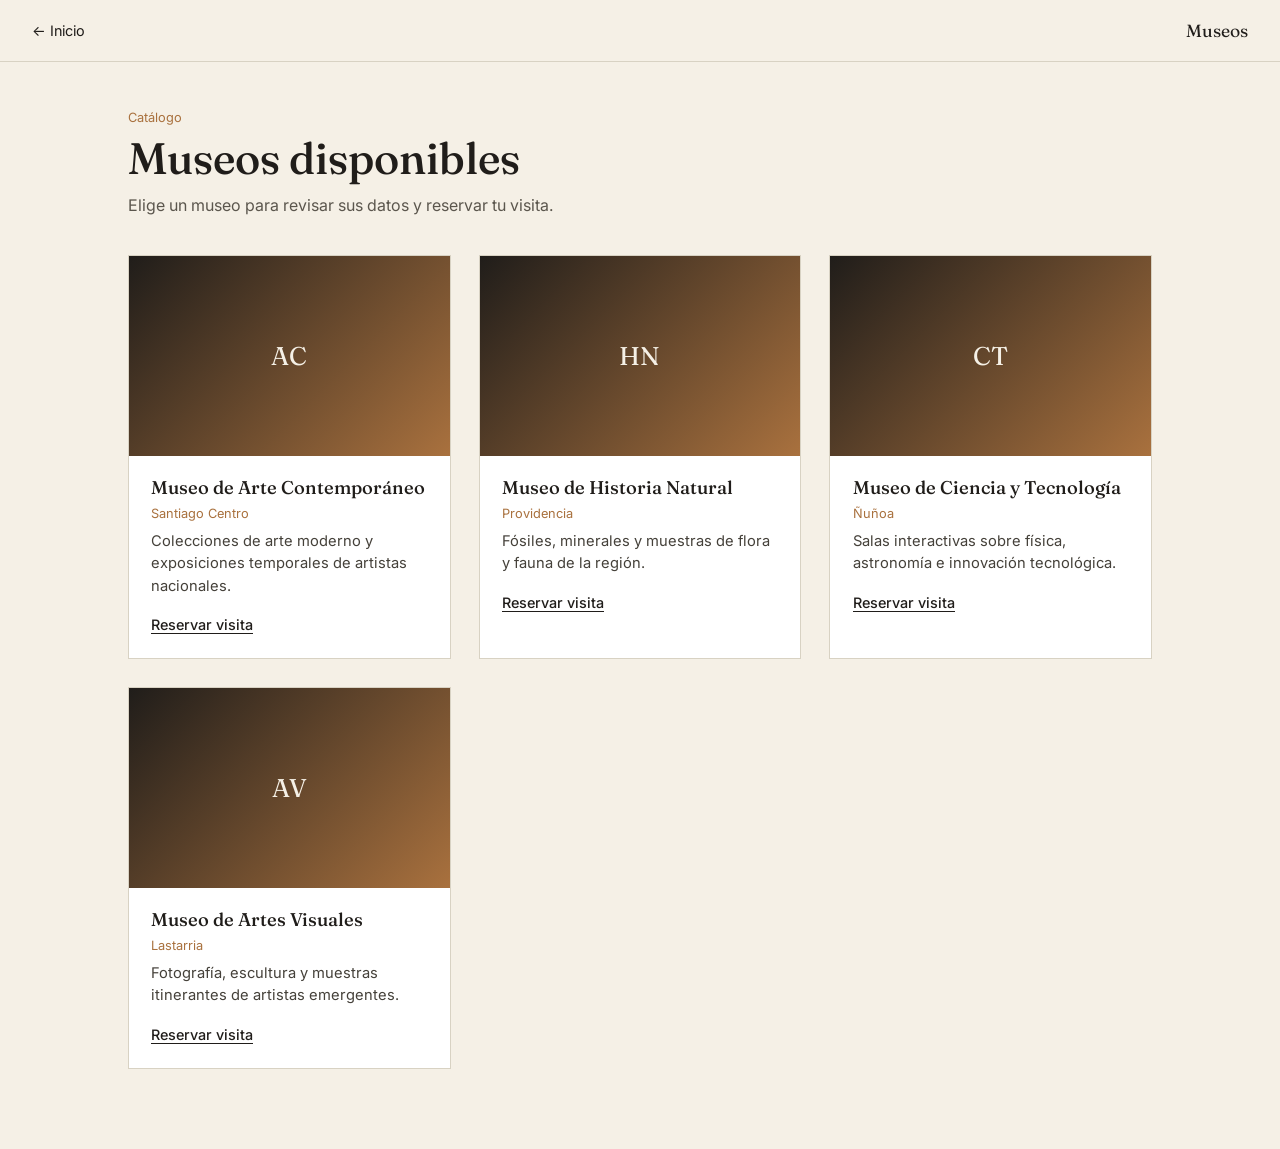
==== museos.html @ 8dee5cbe "Se agrega vista de museos" ====
<!DOCTYPE html>
<html lang="es">
<head>
  <meta charset="UTF-8">
  <meta name="viewport" content="width=device-width, initial-scale=1.0">
  <title>Sistema de Gestión de Museos · Museos</title>
  <link rel="preconnect" href="https://fonts.googleapis.com">
  <link rel="preconnect" href="https://fonts.gstatic.com" crossorigin>
  <link href="https://fonts.googleapis.com/css2?family=Fraunces:opsz,wght@9..144,300;9..144,500;9..144,600&family=Inter:wght@400;500;600&display=swap" rel="stylesheet">
  <link rel="stylesheet" href="css/style.css">
</head>
<body>

  <header class="topbar">
    <a class="topbar__back" href="index.html">&larr; Inicio</a>
    <span class="topbar__mark">Museos</span>
  </header>

  <main class="museums">
    <div class="museums__intro">
      <p class="museums__tag">Catálogo</p>
      <h1 class="museums__title">Museos disponibles</h1>
      <p class="museums__subtitle">Elige un museo para revisar sus datos y reservar tu visita.</p>
    </div>

    <ul class="museums__grid">

      <li class="museum-card">
        <div class="museum-card__cover" data-letter="AC"></div>
        <div class="museum-card__body">
          <h2 class="museum-card__name">Museo de Arte Contemporáneo</h2>
          <p class="museum-card__meta">Santiago Centro</p>
          <p class="museum-card__desc">Colecciones de arte moderno y exposiciones temporales de artistas nacionales.</p>
          <a class="museum-card__link" href="#">Reservar visita</a>
        </div>
      </li>

      <li class="museum-card">
        <div class="museum-card__cover" data-letter="HN"></div>
        <div class="museum-card__body">
          <h2 class="museum-card__name">Museo de Historia Natural</h2>
          <p class="museum-card__meta">Providencia</p>
          <p class="museum-card__desc">Fósiles, minerales y muestras de flora y fauna de la región.</p>
          <a class="museum-card__link" href="#">Reservar visita</a>
        </div>
      </li>

      <li class="museum-card">
        <div class="museum-card__cover" data-letter="CT"></div>
        <div class="museum-card__body">
          <h2 class="museum-card__name">Museo de Ciencia y Tecnología</h2>
          <p class="museum-card__meta">Ñuñoa</p>
          <p class="museum-card__desc">Salas interactivas sobre física, astronomía e innovación tecnológica.</p>
          <a class="museum-card__link" href="#">Reservar visita</a>
        </div>
      </li>

      <li class="museum-card">
        <div class="museum-card__cover" data-letter="AV"></div>
        <div class="museum-card__body">
          <h2 class="museum-card__name">Museo de Artes Visuales</h2>
          <p class="museum-card__meta">Lastarria</p>
          <p class="museum-card__desc">Fotografía, escultura y muestras itinerantes de artistas emergentes.</p>
          <a class="museum-card__link" href="#">Reservar visita</a>
        </div>
      </li>

    </ul>
  </main>

  <script src="js/main.js"></script>
</body>
</html>
---- css/style.css ----
/* ---------------------------------------------
   Variables
--------------------------------------------- */
:root {
  --ink: #201d1a;
  --paper: #f5f0e6;
  --bronze: #a9713e;
  --stone: #d8d2c3;
  --stone-dark: #b6ae9b;

  --font-display: "Fraunces", serif;
  --font-body: "Inter", sans-serif;
}

/* ---------------------------------------------
   Base
--------------------------------------------- */
* {
  box-sizing: border-box;
}

body {
  margin: 0;
  font-family: var(--font-body);
  color: var(--ink);
  background: var(--paper);
}

a {
  color: inherit;
}

/* ---------------------------------------------
   Layout
--------------------------------------------- */
.access {
  min-height: 100vh;
  display: grid;
  grid-template-columns: 1fr 1fr;
}

@media (max-width: 780px) {
  .access {
    grid-template-columns: 1fr;
  }
}

/* Left panel: intro */
.access__intro {
  background: var(--ink);
  color: var(--paper);
  padding: 4rem 3rem;
  display: flex;
  flex-direction: column;
  justify-content: center;
  gap: 1.25rem;
}

.access__tag {
  font-family: var(--font-body);
  font-size: 0.8rem;
  color: var(--bronze);
  margin: 0;
  letter-spacing: 0.02em;
}

.access__wordmark {
  font-family: var(--font-display);
  font-weight: 500;
  font-size: clamp(2.75rem, 6vw, 4.5rem);
  line-height: 1;
  margin: 0;
}

.access__wordmark-line {
  display: block;
  width: 3.5rem;
  height: 2px;
  margin-top: 1.25rem;
  background: var(--bronze);
}

.access__desc {
  max-width: 30ch;
  font-size: 1rem;
  line-height: 1.6;
  color: var(--stone);
}

/* Right panel: form */
.access__panel {
  display: flex;
  align-items: center;
  justify-content: center;
  padding: 3rem;
}

.access__panel-inner {
  width: 100%;
  max-width: 22rem;
}

.access__title {
  font-family: var(--font-display);
  font-weight: 500;
  font-size: 1.75rem;
  margin: 0 0 0.4rem;
}

.access__subtitle {
  margin: 0 0 2rem;
  color: #5b564d;
  font-size: 0.95rem;
}

/* ---------------------------------------------
   Form
--------------------------------------------- */
.form {
  display: flex;
  flex-direction: column;
  gap: 1.5rem;
}

.form__field {
  display: flex;
  flex-direction: column;
  gap: 0.4rem;
}

.form__field label {
  font-size: 0.9rem;
  font-weight: 500;
}

.form__field input {
  font-family: var(--font-body);
  font-size: 1rem;
  padding: 0.6rem 0.1rem;
  border: none;
  border-bottom: 1px solid var(--stone-dark);
  background: transparent;
  color: var(--ink);
}

.form__field input:focus {
  outline: none;
  border-bottom-color: var(--bronze);
}

.form__field input:focus-visible {
  outline: 2px solid var(--bronze);
  outline-offset: 2px;
}

.form__error {
  margin: 0;
  font-size: 0.85rem;
  color: #a33b2e;
}

.form__submit {
  margin-top: 0.5rem;
  padding: 0.8rem 1.2rem;
  border: none;
  background: var(--ink);
  color: var(--paper);
  font-family: var(--font-body);
  font-weight: 500;
  font-size: 0.95rem;
  cursor: pointer;
}

.form__submit:hover {
  background: var(--bronze);
}

.form__submit:focus-visible {
  outline: 2px solid var(--bronze);
  outline-offset: 2px;
}

@media (prefers-reduced-motion: no-preference) {
  .form__submit {
    transition: background 0.15s ease;
  }
}

/* ---------------------------------------------
   Topbar
--------------------------------------------- */
.topbar {
  display: flex;
  align-items: center;
  justify-content: space-between;
  padding: 1.25rem 2rem;
  border-bottom: 1px solid var(--stone);
}

.topbar__back {
  font-size: 0.9rem;
  text-decoration: none;
  color: var(--ink);
}

.topbar__back:hover {
  color: var(--bronze);
}

.topbar__mark {
  font-family: var(--font-display);
  font-size: 1.1rem;
}

/* ---------------------------------------------
   Museos — listado
--------------------------------------------- */
.museums {
  max-width: 68rem;
  margin: 0 auto;
  padding: 3rem 2rem 5rem;
}

.museums__intro {
  max-width: 34rem;
  margin-bottom: 2.5rem;
}

.museums__tag {
  margin: 0 0 0.4rem;
  font-size: 0.8rem;
  color: var(--bronze);
}

.museums__title {
  font-family: var(--font-display);
  font-weight: 500;
  font-size: clamp(2rem, 4vw, 2.75rem);
  margin: 0 0 0.6rem;
}

.museums__subtitle {
  margin: 0;
  color: #5b564d;
}

.museums__grid {
  list-style: none;
  margin: 0;
  padding: 0;
  display: grid;
  grid-template-columns: repeat(auto-fit, minmax(15.5rem, 1fr));
  gap: 1.75rem;
}

.museum-card {
  display: flex;
  flex-direction: column;
  background: #fff;
  border: 1px solid var(--stone);
}

.museum-card__cover {
  aspect-ratio: 16 / 10;
  background: linear-gradient(135deg, var(--ink), var(--bronze));
  display: flex;
  align-items: center;
  justify-content: center;
  color: var(--paper);
  font-family: var(--font-display);
  font-size: 1.6rem;
}

.museum-card__cover::before {
  content: attr(data-letter);
}

.museum-card__body {
  padding: 1.25rem 1.4rem 1.5rem;
  display: flex;
  flex-direction: column;
  gap: 0.4rem;
}

.museum-card__name {
  font-family: var(--font-display);
  font-weight: 500;
  font-size: 1.15rem;
  margin: 0;
}

.museum-card__meta {
  margin: 0;
  font-size: 0.8rem;
  color: var(--bronze);
}

.museum-card__desc {
  margin: 0.2rem 0 0.8rem;
  font-size: 0.92rem;
  line-height: 1.5;
  color: #45413a;
}

.museum-card__link {
  align-self: flex-start;
  font-size: 0.9rem;
  font-weight: 500;
  color: var(--ink);
  text-decoration: none;
  border-bottom: 1px solid var(--ink);
}

.museum-card__link:hover {
  color: var(--bronze);
  border-bottom-color: var(--bronze);
}
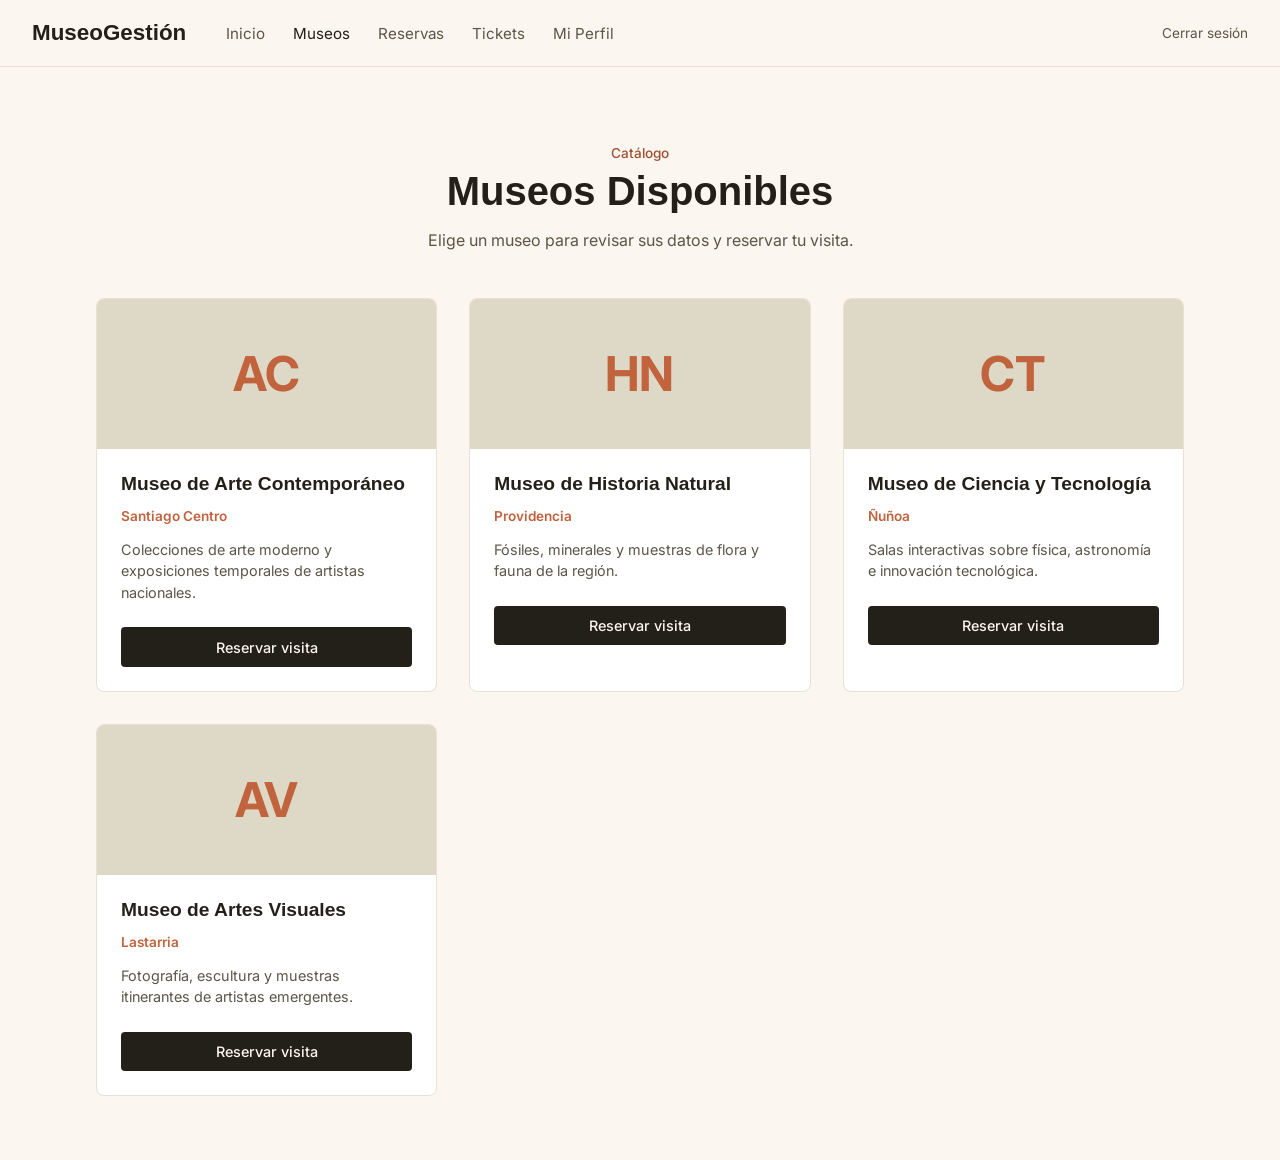
==== commit d879226c: "arreglo error de subida de archivos de commit anterior y finalizacion de la interfaz web" ====
--- a/museos.html
+++ b/museos.html
@@ -1,70 +1,90 @@
-<!DOCTYPE html>
+﻿<!DOCTYPE html>
 <html lang="es">
 <head>
   <meta charset="UTF-8">
   <meta name="viewport" content="width=device-width, initial-scale=1.0">
-  <title>Sistema de Gestión de Museos · Museos</title>
+  <title>MuseoGestión · Museos</title>
   <link rel="preconnect" href="https://fonts.googleapis.com">
   <link rel="preconnect" href="https://fonts.gstatic.com" crossorigin>
   <link href="https://fonts.googleapis.com/css2?family=Fraunces:opsz,wght@9..144,300;9..144,500;9..144,600&family=Inter:wght@400;500;600&display=swap" rel="stylesheet">
   <link rel="stylesheet" href="css/style.css">
+  <style>
+    .museums { max-width: 72rem; margin: 0 auto; padding: 4rem 2rem; }
+    .museums__intro { margin-bottom: 3rem; text-align: center; }
+    .museums__tag { color: var(--clay-dark); font-weight: 500; font-size: 0.85rem; margin-bottom: 0.5rem; }
+    .museums__title { font-family: var(--font-display); font-size: 2.5rem; margin: 0 0 1rem; }
+    .museums__subtitle { color: #5b5648; margin-bottom: 2rem; }
+    .museums__grid { display: grid; grid-template-columns: repeat(auto-fit, minmax(250px, 1fr)); gap: 2rem; margin: 0; padding: 0; }
+    .museum-card { background: white; border: 1px solid var(--sand-line); border-radius: 8px; overflow: hidden; transition: transform 0.2s; }
+    .museum-card:hover { transform: translateY(-5px); }
+    .museum-card__cover { height: 150px; background: var(--sand); display: flex; align-items: center; justify-content: center; font-size: 3rem; font-weight: 700; color: var(--clay); }
+    .museum-card__body { padding: 1.5rem; }
+    .museum-card__name { font-family: var(--font-display); font-size: 1.2rem; margin: 0 0 0.5rem; }
+    .museum-card__meta { font-size: 0.85rem; color: var(--clay); font-weight: 600; margin-bottom: 0.5rem; }
+    .museum-card__desc { font-size: 0.9rem; color: #5b5648; line-height: 1.5; margin-bottom: 1.5rem; }
+    .museum-card__link { display: block; text-align: center; padding: 0.7rem; background: var(--ink); color: var(--paper); text-decoration: none; font-size: 0.9rem; font-weight: 500; border-radius: 4px; }
+  </style>
 </head>
 <body>
 
-  <header class="topbar">
-    <a class="topbar__back" href="index.html">&larr; Inicio</a>
-    <span class="topbar__mark">Museos</span>
+  <header class="site-header">
+    <a class="site-header__logo" href="index.html">MuseoGestión</a>
+    <nav class="site-nav">
+      <a href="index.html" class="site-nav__link">Inicio</a>
+      <a href="museos.html" class="site-nav__link site-nav__link--active">Museos</a>
+      <a href="reservas.html" class="site-nav__link">Reservas</a>
+      <a href="tickets.html" class="site-nav__link">Tickets</a>
+      <a href="clientes.html" class="site-nav__link">Mi Perfil</a>
+    </nav>
+    <div class="site-header__actions">
+      <a href="login.html" class="site-header__auth">Cerrar sesión</a>
+    </div>
   </header>
 
   <main class="museums">
     <div class="museums__intro">
       <p class="museums__tag">Catálogo</p>
-      <h1 class="museums__title">Museos disponibles</h1>
+      <h1 class="museums__title">Museos Disponibles</h1>
       <p class="museums__subtitle">Elige un museo para revisar sus datos y reservar tu visita.</p>
     </div>
 
     <ul class="museums__grid">
-
       <li class="museum-card">
-        <div class="museum-card__cover" data-letter="AC"></div>
+        <div class="museum-card__cover">AC</div>
         <div class="museum-card__body">
           <h2 class="museum-card__name">Museo de Arte Contemporáneo</h2>
           <p class="museum-card__meta">Santiago Centro</p>
           <p class="museum-card__desc">Colecciones de arte moderno y exposiciones temporales de artistas nacionales.</p>
-          <a class="museum-card__link" href="#">Reservar visita</a>
+          <a class="museum-card__link" href="reservas.html">Reservar visita</a>
         </div>
       </li>
-
       <li class="museum-card">
-        <div class="museum-card__cover" data-letter="HN"></div>
+        <div class="museum-card__cover">HN</div>
         <div class="museum-card__body">
           <h2 class="museum-card__name">Museo de Historia Natural</h2>
           <p class="museum-card__meta">Providencia</p>
           <p class="museum-card__desc">Fósiles, minerales y muestras de flora y fauna de la región.</p>
-          <a class="museum-card__link" href="#">Reservar visita</a>
+          <a class="museum-card__link" href="reservas.html">Reservar visita</a>
         </div>
       </li>
-
       <li class="museum-card">
-        <div class="museum-card__cover" data-letter="CT"></div>
+        <div class="museum-card__cover">CT</div>
         <div class="museum-card__body">
           <h2 class="museum-card__name">Museo de Ciencia y Tecnología</h2>
           <p class="museum-card__meta">Ñuñoa</p>
           <p class="museum-card__desc">Salas interactivas sobre física, astronomía e innovación tecnológica.</p>
-          <a class="museum-card__link" href="#">Reservar visita</a>
+          <a class="museum-card__link" href="reservas.html">Reservar visita</a>
         </div>
       </li>
-
       <li class="museum-card">
-        <div class="museum-card__cover" data-letter="AV"></div>
+        <div class="museum-card__cover">AV</div>
         <div class="museum-card__body">
           <h2 class="museum-card__name">Museo de Artes Visuales</h2>
           <p class="museum-card__meta">Lastarria</p>
           <p class="museum-card__desc">Fotografía, escultura y muestras itinerantes de artistas emergentes.</p>
-          <a class="museum-card__link" href="#">Reservar visita</a>
+          <a class="museum-card__link" href="reservas.html">Reservar visita</a>
         </div>
       </li>
-
     </ul>
   </main>
 
--- a/css/style.css
+++ b/css/style.css
@@ -1,20 +1,17 @@
-/* ---------------------------------------------
-   Variables
---------------------------------------------- */
+
 :root {
-  --ink: #201d1a;
-  --paper: #f5f0e6;
-  --bronze: #a9713e;
-  --stone: #d8d2c3;
-  --stone-dark: #b6ae9b;
-
-  --font-display: "Fraunces", serif;
+  --ink: #232019;
+  --paper: #fbf6ef;
+  --clay: #c1633d;
+  --clay-dark: #a14f30;
+  --sand: #ded9c7;
+  --sand-line: #e7e2d3;
+
+  --font-display: "Bricolage Grotesque", sans-serif;
   --font-body: "Inter", sans-serif;
 }
 
-/* ---------------------------------------------
-   Base
---------------------------------------------- */
+
 * {
   box-sizing: border-box;
 }
@@ -30,288 +27,279 @@
   color: inherit;
 }
 
-/* ---------------------------------------------
-   Layout
---------------------------------------------- */
-.access {
-  min-height: 100vh;
+ul {
+  list-style: none;
+}
+
+
+.site-header {
+  display: flex;
+  align-items: center;
+  gap: 2.5rem;
+  padding: 1.25rem 2rem;
+  border-bottom: 1px solid var(--sand-line);
+}
+
+.site-header__logo {
+  font-family: var(--font-display);
+  font-weight: 700;
+  font-size: 1.4rem;
+  text-decoration: none;
+  color: var(--ink);
+}
+
+.site-nav {
+  display: flex;
+  gap: 1.75rem;
+  flex: 1;
+}
+
+.site-nav__link {
+  font-size: 0.95rem;
+  text-decoration: none;
+  color: #5b5648;
+}
+
+.site-nav__link--active,
+.site-nav__link:hover {
+  color: var(--ink);
+}
+
+.site-header__actions {
+  display: flex;
+  align-items: center;
+  gap: 1.25rem;
+}
+
+.site-header__auth {
+  font-size: 0.85rem;
+  text-decoration: none;
+  color: #5b5648;
+  white-space: nowrap;
+}
+
+.site-header__auth:hover {
+  color: var(--ink);
+}
+
+.cart-button {
+  position: relative;
+  border: none;
+  background: none;
+  cursor: pointer;
+  font-size: 1.2rem;
+  padding: 0.2rem;
+}
+
+.cart-button__count {
+  position: absolute;
+  top: -0.3rem;
+  right: -0.5rem;
+  background: var(--clay);
+  color: var(--paper);
+  font-family: var(--font-body);
+  font-size: 0.65rem;
+  font-weight: 600;
+  min-width: 1.1rem;
+  height: 1.1rem;
+  border-radius: 999px;
+  display: flex;
+  align-items: center;
+  justify-content: center;
+}
+
+
+.hero {
   display: grid;
   grid-template-columns: 1fr 1fr;
-}
-
-@media (max-width: 780px) {
-  .access {
+  gap: 3rem;
+  align-items: center;
+  padding: 4rem 2rem;
+  max-width: 72rem;
+  margin: 0 auto;
+}
+
+@media (max-width: 760px) {
+  .hero {
     grid-template-columns: 1fr;
+    padding-top: 2.5rem;
   }
 }
 
-/* Left panel: intro */
-.access__intro {
+.hero__tag {
+  margin: 0 0 0.75rem;
+  font-size: 0.85rem;
+  color: var(--clay-dark);
+  font-weight: 500;
+}
+
+.hero__title {
+  font-family: var(--font-display);
+  font-weight: 600;
+  font-size: clamp(2.4rem, 5vw, 3.4rem);
+  line-height: 1.05;
+  margin: 0 0 1.25rem;
+}
+
+.hero__desc {
+  max-width: 32ch;
+  color: #5b5648;
+  line-height: 1.6;
+  margin: 0 0 1.75rem;
+}
+
+.hero__cta {
+  display: inline-block;
   background: var(--ink);
   color: var(--paper);
-  padding: 4rem 3rem;
+  text-decoration: none;
+  padding: 0.85rem 1.5rem;
+  font-size: 0.95rem;
+  font-weight: 500;
+}
+
+.hero__cta:hover {
+  background: var(--clay-dark);
+}
+
+.hero__image {
+  aspect-ratio: 4 / 3;
+  background: linear-gradient(135deg, var(--sand), var(--clay));
+}
+
+
+.products {
+  max-width: 72rem;
+  margin: 0 auto;
+  padding: 1rem 2rem 5rem;
+}
+
+.products__title {
+  font-family: var(--font-display);
+  font-weight: 600;
+  font-size: 1.6rem;
+  margin: 0 0 1.75rem;
+}
+
+.products__grid {
+  margin: 0;
+  padding: 0;
+  display: grid;
+  grid-template-columns: repeat(auto-fit, minmax(13.5rem, 1fr));
+  gap: 1.5rem;
+}
+
+.product-card {
   display: flex;
   flex-direction: column;
+  gap: 0.5rem;
+}
+
+.product-card__image {
+  aspect-ratio: 1 / 1;
+  background: var(--sand);
+  display: flex;
+  align-items: center;
   justify-content: center;
+  font-size: 2.2rem;
+}
+
+.product-card__image::before {
+  content: attr(data-emoji);
+}
+
+.product-card__name {
+  font-family: var(--font-body);
+  font-weight: 500;
+  font-size: 0.95rem;
+  margin: 0;
+}
+
+.product-card__price {
+  margin: -0.3rem 0 0.2rem;
+  color: #5b5648;
+  font-size: 0.9rem;
+}
+
+.product-card__add {
+  align-self: flex-start;
+  border: 1px solid var(--ink);
+  background: none;
+  color: var(--ink);
+  font-family: var(--font-body);
+  font-size: 0.85rem;
+  padding: 0.4rem 0.9rem;
+  cursor: pointer;
+}
+
+.product-card__add:hover {
+  background: var(--ink);
+  color: var(--paper);
+}
+
+
+.site-footer {
+  border-top: 1px solid var(--sand-line);
+  padding: 2.5rem 2rem;
+  display: flex;
+  flex-wrap: wrap;
+  gap: 2rem;
+  align-items: center;
+  justify-content: space-between;
+}
+
+.site-footer__brand {
+  font-family: var(--font-display);
+  font-weight: 700;
+  font-size: 1.1rem;
+}
+
+.site-footer__links {
+  display: flex;
   gap: 1.25rem;
-}
-
-.access__tag {
-  font-family: var(--font-body);
-  font-size: 0.8rem;
-  color: var(--bronze);
-  margin: 0;
-  letter-spacing: 0.02em;
-}
-
-.access__wordmark {
-  font-family: var(--font-display);
-  font-weight: 500;
-  font-size: clamp(2.75rem, 6vw, 4.5rem);
-  line-height: 1;
-  margin: 0;
-}
-
-.access__wordmark-line {
+  font-size: 0.9rem;
+}
+
+.site-footer__links a {
+  text-decoration: none;
+  color: #5b5648;
+}
+
+.site-footer__links a:hover {
+  color: var(--ink);
+}
+
+.site-footer__newsletter label {
   display: block;
-  width: 3.5rem;
-  height: 2px;
-  margin-top: 1.25rem;
-  background: var(--bronze);
-}
-
-.access__desc {
-  max-width: 30ch;
-  font-size: 1rem;
-  line-height: 1.6;
-  color: var(--stone);
-}
-
-/* Right panel: form */
-.access__panel {
-  display: flex;
-  align-items: center;
-  justify-content: center;
-  padding: 3rem;
-}
-
-.access__panel-inner {
-  width: 100%;
-  max-width: 22rem;
-}
-
-.access__title {
-  font-family: var(--font-display);
-  font-weight: 500;
-  font-size: 1.75rem;
-  margin: 0 0 0.4rem;
-}
-
-.access__subtitle {
-  margin: 0 0 2rem;
-  color: #5b564d;
-  font-size: 0.95rem;
-}
-
-/* ---------------------------------------------
-   Form
---------------------------------------------- */
-.form {
-  display: flex;
-  flex-direction: column;
-  gap: 1.5rem;
-}
-
-.form__field {
-  display: flex;
-  flex-direction: column;
-  gap: 0.4rem;
-}
-
-.form__field label {
-  font-size: 0.9rem;
-  font-weight: 500;
-}
-
-.form__field input {
-  font-family: var(--font-body);
-  font-size: 1rem;
-  padding: 0.6rem 0.1rem;
-  border: none;
-  border-bottom: 1px solid var(--stone-dark);
-  background: transparent;
-  color: var(--ink);
-}
-
-.form__field input:focus {
-  outline: none;
-  border-bottom-color: var(--bronze);
-}
-
-.form__field input:focus-visible {
-  outline: 2px solid var(--bronze);
-  outline-offset: 2px;
-}
-
-.form__error {
-  margin: 0;
-  font-size: 0.85rem;
-  color: #a33b2e;
-}
-
-.form__submit {
-  margin-top: 0.5rem;
-  padding: 0.8rem 1.2rem;
+  font-size: 0.85rem;
+  color: #5b5648;
+  margin-bottom: 0.5rem;
+}
+
+.site-footer__newsletter-row {
+  display: flex;
+}
+
+.site-footer__newsletter-row input {
+  font-family: var(--font-body);
+  padding: 0.5rem 0.7rem;
+  border: 1px solid var(--sand-line);
+  border-right: none;
+  background: #fff;
+  min-width: 12rem;
+}
+
+.site-footer__newsletter-row button {
   border: none;
   background: var(--ink);
   color: var(--paper);
-  font-family: var(--font-body);
-  font-weight: 500;
-  font-size: 0.95rem;
+  padding: 0.5rem 0.9rem;
+  font-family: var(--font-body);
+  font-size: 0.85rem;
   cursor: pointer;
 }
 
-.form__submit:hover {
-  background: var(--bronze);
-}
-
-.form__submit:focus-visible {
-  outline: 2px solid var(--bronze);
-  outline-offset: 2px;
-}
-
-@media (prefers-reduced-motion: no-preference) {
-  .form__submit {
-    transition: background 0.15s ease;
-  }
-}
-
-/* ---------------------------------------------
-   Topbar
---------------------------------------------- */
-.topbar {
-  display: flex;
-  align-items: center;
-  justify-content: space-between;
-  padding: 1.25rem 2rem;
-  border-bottom: 1px solid var(--stone);
-}
-
-.topbar__back {
-  font-size: 0.9rem;
-  text-decoration: none;
-  color: var(--ink);
-}
-
-.topbar__back:hover {
-  color: var(--bronze);
-}
-
-.topbar__mark {
-  font-family: var(--font-display);
-  font-size: 1.1rem;
-}
-
-/* ---------------------------------------------
-   Museos — listado
---------------------------------------------- */
-.museums {
-  max-width: 68rem;
-  margin: 0 auto;
-  padding: 3rem 2rem 5rem;
-}
-
-.museums__intro {
-  max-width: 34rem;
-  margin-bottom: 2.5rem;
-}
-
-.museums__tag {
-  margin: 0 0 0.4rem;
-  font-size: 0.8rem;
-  color: var(--bronze);
-}
-
-.museums__title {
-  font-family: var(--font-display);
-  font-weight: 500;
-  font-size: clamp(2rem, 4vw, 2.75rem);
-  margin: 0 0 0.6rem;
-}
-
-.museums__subtitle {
-  margin: 0;
-  color: #5b564d;
-}
-
-.museums__grid {
-  list-style: none;
-  margin: 0;
-  padding: 0;
-  display: grid;
-  grid-template-columns: repeat(auto-fit, minmax(15.5rem, 1fr));
-  gap: 1.75rem;
-}
-
-.museum-card {
-  display: flex;
-  flex-direction: column;
-  background: #fff;
-  border: 1px solid var(--stone);
-}
-
-.museum-card__cover {
-  aspect-ratio: 16 / 10;
-  background: linear-gradient(135deg, var(--ink), var(--bronze));
-  display: flex;
-  align-items: center;
-  justify-content: center;
-  color: var(--paper);
-  font-family: var(--font-display);
-  font-size: 1.6rem;
-}
-
-.museum-card__cover::before {
-  content: attr(data-letter);
-}
-
-.museum-card__body {
-  padding: 1.25rem 1.4rem 1.5rem;
-  display: flex;
-  flex-direction: column;
-  gap: 0.4rem;
-}
-
-.museum-card__name {
-  font-family: var(--font-display);
-  font-weight: 500;
-  font-size: 1.15rem;
-  margin: 0;
-}
-
-.museum-card__meta {
-  margin: 0;
-  font-size: 0.8rem;
-  color: var(--bronze);
-}
-
-.museum-card__desc {
-  margin: 0.2rem 0 0.8rem;
-  font-size: 0.92rem;
-  line-height: 1.5;
-  color: #45413a;
-}
-
-.museum-card__link {
-  align-self: flex-start;
-  font-size: 0.9rem;
-  font-weight: 500;
-  color: var(--ink);
-  text-decoration: none;
-  border-bottom: 1px solid var(--ink);
-}
-
-.museum-card__link:hover {
-  color: var(--bronze);
-  border-bottom-color: var(--bronze);
-}
+.site-footer__newsletter-row button:hover {
+  background: var(--clay-dark);
+}
+
